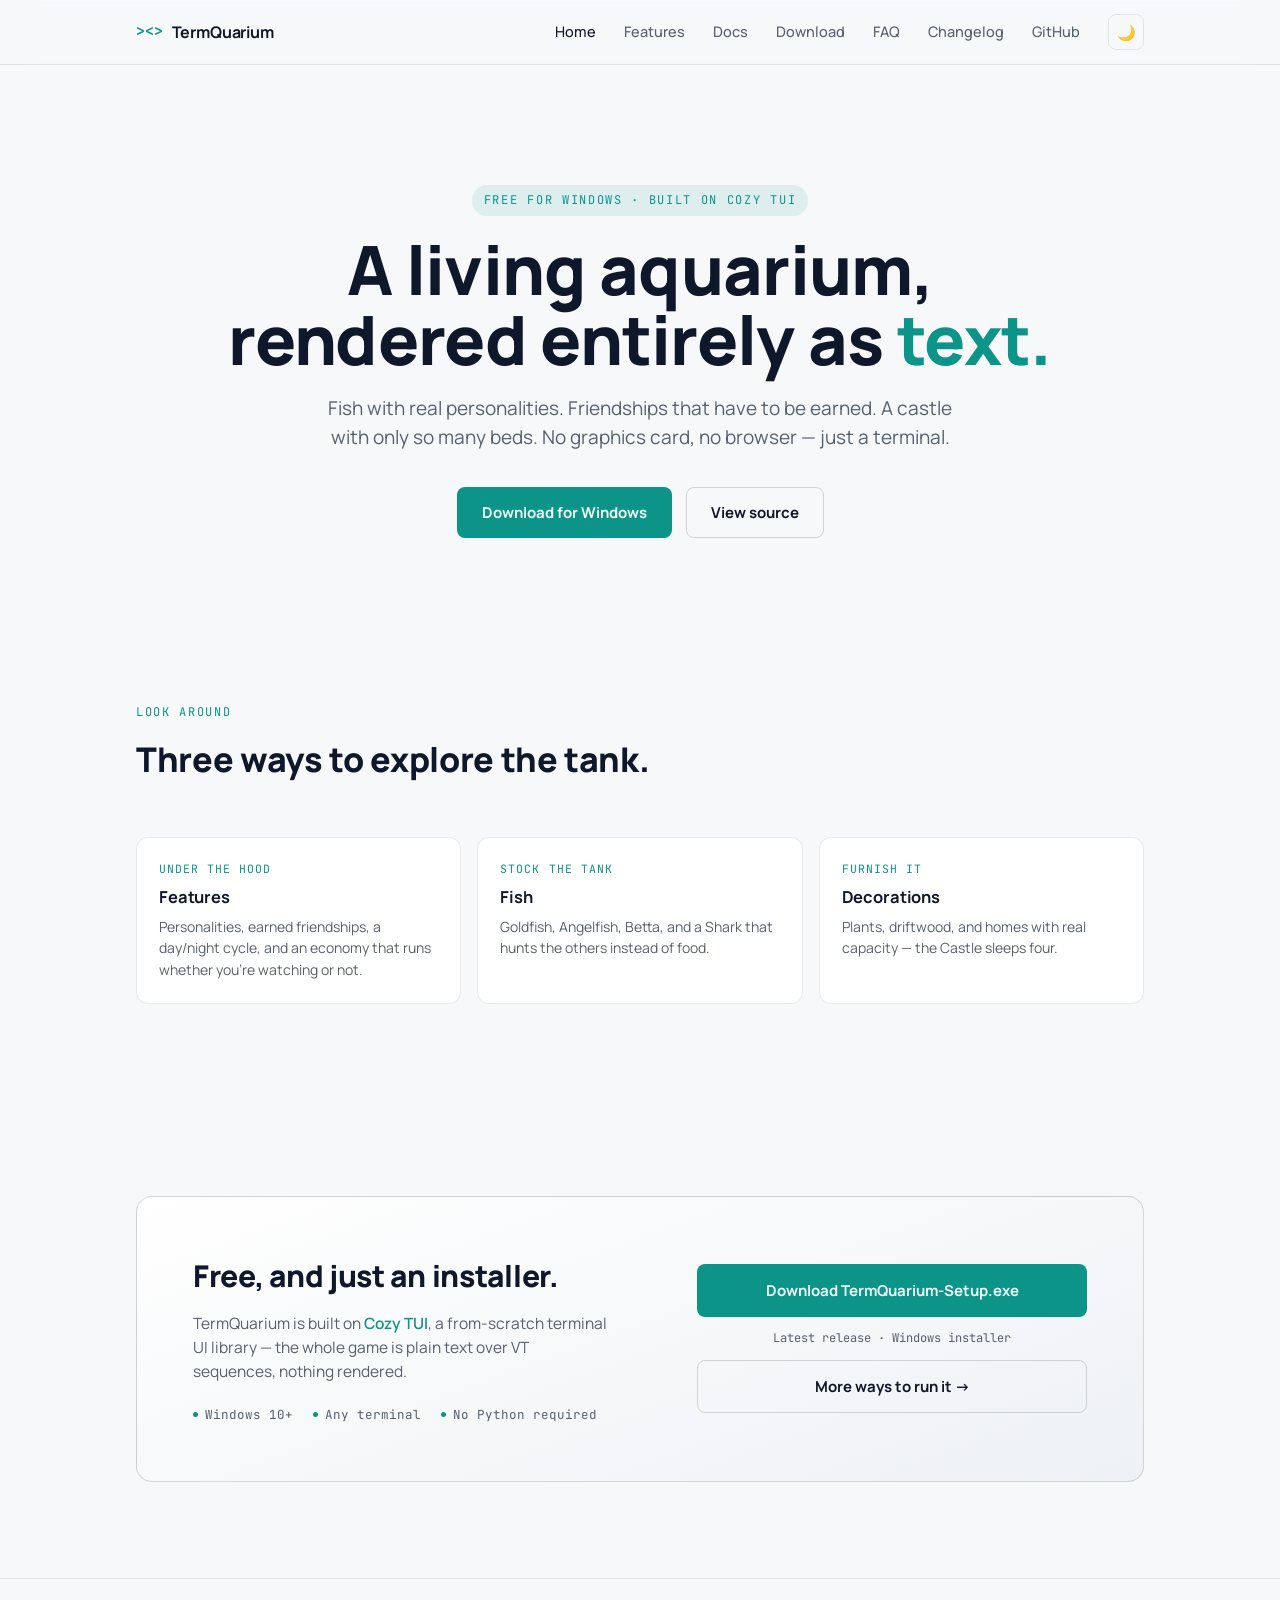
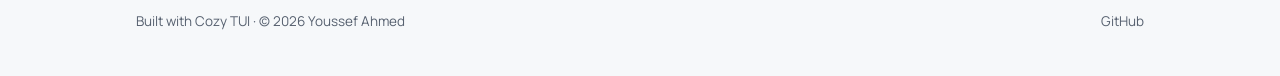
==== website/index.html @ e06c170f "Add website" ====
<!doctype html>
<html lang="en">
<head>
<meta charset="utf-8" />
<meta name="viewport" content="width=device-width, initial-scale=1" />
<title>TermQuarium — a living aquarium in your terminal</title>
<meta name="description" content="TermQuarium is a terminal aquarium simulator built on Cozy TUI. Fish grow personalities, earn friendships, and sleep inside the castle while you're away. Free for Windows." />
<link rel="icon" href="data:image/svg+xml,%3Csvg xmlns='http://www.w3.org/2000/svg' viewBox='0 0 100 100'%3E%3Ctext y='.9em' font-size='90'%3E%F0%9F%90%A0%3C/text%3E%3C/svg%3E" />
<link rel="preconnect" href="https://fonts.googleapis.com" />
<link rel="preconnect" href="https://fonts.gstatic.com" crossorigin />
<link href="https://fonts.googleapis.com/css2?family=Manrope:wght@400;500;600;700;800&family=JetBrains+Mono:wght@400;500;600&display=swap" rel="stylesheet" />
<link rel="stylesheet" href="styles.css" />
</head>
<body>

  <nav class="nav">
    <div class="wrap">
      <a class="logo" href="index.html"><span class="glyph">&gt;&lt;&gt;</span>TermQuarium</a>
      <div class="nav-right">
        <div class="nav-links" id="navLinks">
          <a class="link" href="index.html" aria-current="page">Home</a>
          <a class="link" href="features.html">Features</a>
          <a class="link" href="documentation/index.html">Docs</a>
          <a class="link" href="download.html">Download</a>
          <a class="link" href="faq.html">FAQ</a>
          <a class="link" href="changelog.html">Changelog</a>
          <a class="link" href="https://github.com/youssefahmed2017/TermQuarium" target="_blank">GitHub</a>
        </div>
        <div class="nav-actions">
          <button class="icon-btn" id="themeToggle" aria-label="Toggle day/night theme" title="Toggle day/night theme">🌙</button>
          <button class="icon-btn nav-toggle" id="navToggle" aria-label="Open menu" aria-expanded="false" aria-controls="navLinks">☰</button>
        </div>
      </div>
    </div>
  </nav>

  <header class="hero">
    <div class="wrap">
      <span class="eyebrow">Free for Windows · built on Cozy TUI</span>
      <h1>A living aquarium,<br />rendered entirely as <span class="accent-text">text.</span></h1>
      <p class="lede">Fish with real personalities. Friendships that have to be earned. A castle with only so many beds. No graphics card, no browser — just a terminal.</p>
      <div class="cta-row">
        <a class="btn btn-primary" href="download.html">Download for Windows</a>
        <a class="btn btn-ghost" href="https://github.com/youssefahmed2017/TermQuarium" target="_blank">View source</a>
      </div>
    </div>
  </header>

  <main>

    <section class="tight">
      <div class="wrap">
        <div class="section-head">
          <span class="eyebrow mono" style="background:none;padding:0;display:inline">Look around</span>
          <h2>Three ways to explore the tank.</h2>
        </div>
        <div class="teaser-grid">
          <a class="teaser-card" href="features.html">
            <span class="tag">Under the hood</span>
            <h3>Features</h3>
            <p>Personalities, earned friendships, a day/night cycle, and an economy that runs whether you're watching or not.</p>
          </a>
          <a class="teaser-card" href="documentation/fish.html">
            <span class="tag">Stock the tank</span>
            <h3>Fish</h3>
            <p>Goldfish, Angelfish, Betta, and a Shark that hunts the others instead of food.</p>
          </a>
          <a class="teaser-card" href="documentation/decorations.html">
            <span class="tag">Furnish it</span>
            <h3>Decorations</h3>
            <p>Plants, driftwood, and homes with real capacity — the Castle sleeps four.</p>
          </a>
        </div>
      </div>
    </section>

    <section id="download">
      <div class="wrap">
        <div class="download">
          <div>
            <h2>Free, and just an installer.</h2>
            <p>TermQuarium is built on <a target="_blank" href="https://github.com/youssefahmed2017/cozy_tui" style="color:var(--accent);text-decoration:none;font-weight:600">Cozy TUI</a>, a from-scratch terminal UI library — the whole game is plain text over VT sequences, nothing rendered.</p>
            <div class="req-row">
              <span>Windows 10+</span>
              <span>Any terminal</span>
              <span>No Python required</span>
            </div>
          </div>
          <div class="download-actions">
            <a class="btn btn-primary" target="_blank" href="https://github.com/youssefahmed2017/TermQuarium/releases/download/latest/TermQuarium-Setup.exe">Download TermQuarium-Setup.exe</a>
            <span class="filesize">Latest release · Windows installer</span>
            <a class="btn btn-ghost" href="download.html">More ways to run it →</a>
          </div>
        </div>
      </div>
    </section>

  </main>

  <footer>
    <div class="wrap">
      <span>Built with <a href="https://github.com/youssefahmed2017/cozy_tui" target="_blank">Cozy TUI</a> · © 2026 Youssef Ahmed</span>
      <span><a href="https://github.com/youssefahmed2017/TermQuarium">GitHub</a></span>
    </div>
  </footer>

<script src="script.js"></script>
</body>
</html>
---- website/styles.css ----
:root {
  --bg: #0a0e14;
  --surface: #11161f;
  --surface-2: #171d29;
  --border: rgba(148, 163, 184, 0.13);
  --border-strong: rgba(148, 163, 184, 0.24);
  --ink: #eef2f6;
  --ink-muted: #7c8798;
  --accent: #2dd4bf;
  --accent-ink: #04211d;
  --accent-soft: rgba(45, 212, 191, 0.14);
  --amber: #f5a623;
  --glow: rgba(45, 212, 191, 0.22);
}
@media (prefers-color-scheme: light) {
  :root {
    --bg: #f6f8fa;
    --surface: #ffffff;
    --surface-2: #eef1f5;
    --border: rgba(15, 23, 42, 0.09);
    --border-strong: rgba(15, 23, 42, 0.16);
    --ink: #0f172a;
    --ink-muted: #56606f;
    --accent: #0d9488;
    --accent-ink: #f0fdfa;
    --accent-soft: rgba(13, 148, 136, 0.1);
    --glow: rgba(13, 148, 136, 0.16);
  }
}
:root[data-theme="dark"] {
  --bg: #0a0e14; --surface: #11161f; --surface-2: #171d29;
  --border: rgba(148, 163, 184, 0.13); --border-strong: rgba(148, 163, 184, 0.24);
  --ink: #eef2f6; --ink-muted: #7c8798;
  --accent: #2dd4bf; --accent-ink: #04211d; --accent-soft: rgba(45, 212, 191, 0.14);
  --glow: rgba(45, 212, 191, 0.22);
}
:root[data-theme="light"] {
  --bg: #f6f8fa; --surface: #ffffff; --surface-2: #eef1f5;
  --border: rgba(15, 23, 42, 0.09); --border-strong: rgba(15, 23, 42, 0.16);
  --ink: #0f172a; --ink-muted: #56606f;
  --accent: #0d9488; --accent-ink: #f0fdfa; --accent-soft: rgba(13, 148, 136, 0.1);
  --glow: rgba(13, 148, 136, 0.16);
}

* { box-sizing: border-box; }
html { color-scheme: dark light; scroll-behavior: smooth; }
body {
  margin: 0;
  background: var(--bg);
  color: var(--ink);
  font-family: "Manrope", system-ui, sans-serif;
  font-size: 16px;
  line-height: 1.55;
  -webkit-font-smoothing: antialiased;
  transition: background 0.25s ease, color 0.25s ease;
  overflow-x: hidden;
}
.mono { font-family: "JetBrains Mono", ui-monospace, Menlo, Consolas, monospace; }
h1, h2, h3 { text-wrap: balance; margin: 0; letter-spacing: -0.01em; }
p { margin: 0; }
a { color: inherit; }
::selection { background: var(--accent); color: var(--accent-ink); }
:focus-visible { outline: 2px solid var(--accent); outline-offset: 3px; border-radius: 2px; }

.wrap { max-width: 1120px; margin: 0 auto; padding: 0 clamp(20px, 5vw, 56px); }

/* ---------------------------- nav ---------------------------- */
.nav {
  position: sticky; top: 0; z-index: 20;
  background: color-mix(in srgb, var(--bg) 82%, transparent);
  backdrop-filter: blur(14px);
  border-bottom: 1px solid var(--border);
}
.nav .wrap { display: flex; align-items: center; justify-content: space-between; height: 64px; position: relative; }
.logo { display: flex; align-items: center; gap: 9px; font-weight: 700; font-size: 16px; letter-spacing: -0.01em; text-decoration: none; color: var(--ink); }
.logo .glyph { font-family: "JetBrains Mono", monospace; color: var(--accent); font-size: 15px; }
.nav-right { display: flex; align-items: center; gap: clamp(16px, 2.6vw, 28px); }
.nav-links { display: flex; align-items: center; gap: clamp(16px, 2.6vw, 28px); font-size: 14.5px; }
.nav-links a.link { text-decoration: none; color: var(--ink-muted); font-weight: 500; white-space: nowrap; }
.nav-links a.link:hover, .nav-links a.link[aria-current="page"] { color: var(--ink); }
.nav-actions { display: flex; align-items: center; gap: 10px; flex: none; }
.icon-btn {
  font-family: inherit; background: none; border: 1px solid var(--border);
  color: var(--ink); border-radius: 8px; width: 36px; height: 36px;
  display: grid; place-items: center; cursor: pointer; font-size: 15px; flex: none;
}
.icon-btn:hover { border-color: var(--border-strong); }
.nav-toggle { display: none; font-size: 17px; }
.btn {
  font-family: "Manrope", sans-serif; font-weight: 700; font-size: 14.5px;
  text-decoration: none; padding: 10px 18px; border-radius: 8px;
  display: inline-flex; align-items: center; gap: 8px; border: 1px solid transparent;
  transition: transform 0.15s ease, filter 0.15s ease, border-color 0.15s ease;
}
.btn-primary { background: var(--accent); color: var(--accent-ink); }
.btn-primary:hover { filter: brightness(1.08); transform: translateY(-1px); }
.btn-ghost { border-color: var(--border-strong); color: var(--ink); }
.btn-ghost:hover { border-color: var(--accent); color: var(--accent); }

/* ---------------------------- hero ---------------------------- */
.hero { padding: clamp(64px, 10vw, 120px) 0 clamp(48px, 7vw, 84px); text-align: center; }
.hero.page-hero { padding: clamp(44px, 6vw, 68px) 0 clamp(28px, 4vw, 40px); }
.eyebrow {
  font-family: "JetBrains Mono", monospace; text-transform: uppercase; letter-spacing: 0.14em;
  font-size: 12px; color: var(--accent); margin-bottom: 18px; display: inline-flex;
  align-items: center; gap: 8px; background: var(--accent-soft); padding: 6px 12px; border-radius: 999px;
}
.hero h1 {
  font-size: clamp(38px, 6.4vw, 68px); font-weight: 800; line-height: 1.03;
  max-width: 18ch; margin: 0 auto 20px;
}
.hero.page-hero h1 { font-size: clamp(30px, 4.4vw, 46px); max-width: 22ch; margin-bottom: 14px; }
.hero h1 .accent-text { color: var(--accent); }
.hero p.lede { font-size: clamp(16px, 2vw, 19px); color: var(--ink-muted); max-width: 52ch; margin: 0 auto 34px; }
.hero.page-hero p.lede { margin-bottom: 0; }
.cta-row { display: flex; flex-wrap: wrap; gap: 14px; justify-content: center; margin-bottom: clamp(48px, 8vw, 76px); }
.cta-row .btn { padding: 13px 24px; font-size: 15px; }

/* ---- terminal-chrome panel, reused for code/shell snippets ---- */
.plate-frame {
  position: relative;
  background: var(--surface);
  border: 1px solid var(--border-strong);
  border-radius: 14px;
  box-shadow: 0 40px 80px -30px rgba(0, 0, 0, 0.55);
  overflow: hidden;
  text-align: left;
  max-width: 860px;
  margin: 0 auto;
}
.plate-titlebar {
  display: flex; align-items: center; gap: 10px; padding: 11px 18px;
  border-bottom: 1px solid var(--border); background: var(--surface-2);
}
.plate-titlebar .tab {
  font-family: "JetBrains Mono", monospace; font-size: 12px; color: var(--ink-muted);
  display: flex; align-items: center; gap: 7px;
}
.plate-titlebar .tab .led { width: 6px; height: 6px; border-radius: 50%; background: var(--accent); box-shadow: 0 0 6px var(--glow); }
.plate-titlebar .status { margin-left: auto; font-family: "JetBrains Mono", monospace; font-size: 11.5px; color: var(--ink-muted); }
.tank {
  font-family: "JetBrains Mono", monospace; font-size: 13px; line-height: 1.55;
  padding: 20px 22px 22px; color: #b9c4d6; overflow-x: auto; white-space: pre;
  position: relative; min-height: 240px;
}
.plant { color: #57a869; }
.rock { color: #6b7385; }
.castle-roof { color: #d3a24a; }
.goldfish { color: #ecc24c; }
.angelfish { color: var(--accent); }
.betta { color: #e2685f; }

/* ---------------------------- sections ---------------------------- */
section { padding: clamp(56px, 8vw, 96px) 0; }
section.tight { padding-top: 0; }
.section-head { max-width: 56ch; margin-bottom: clamp(32px, 5vw, 52px); }
.section-head .eyebrow { background: none; padding: 0; }
.section-head h2 { font-size: clamp(26px, 3.2vw, 34px); font-weight: 800; margin-top: 10px; }
.section-head p { color: var(--ink-muted); margin-top: 10px; font-size: 15.5px; }

/* ---- feature rows ---- */
.feature-list { display: grid; gap: 0; }
.feature {
  display: grid; grid-template-columns: 160px 1fr; gap: 28px;
  padding: 26px 0; border-top: 1px solid var(--border);
}
.feature:last-child { border-bottom: 1px solid var(--border); }
.feature .tag {
  font-family: "JetBrains Mono", monospace; font-size: 12px; text-transform: uppercase;
  letter-spacing: 0.09em; color: var(--accent); padding-top: 4px;
}
.feature h3 { font-size: 18.5px; font-weight: 700; margin-bottom: 7px; }
.feature p { color: var(--ink-muted); font-size: 15px; max-width: 60ch; }

/* ---- card grid (species / decorations) ---- */
.card-grid { display: grid; grid-template-columns: repeat(auto-fit, minmax(210px, 1fr)); gap: 1px; background: var(--border); border: 1px solid var(--border); border-radius: 12px; overflow: hidden; }
.card-grid .card { background: var(--surface); padding: 26px 22px; display: flex; flex-direction: column; gap: 8px; }
.card-grid .card .glyph { font-family: "JetBrains Mono", monospace; font-size: 24px; }
.card-grid .card h3 { font-size: 17px; font-weight: 700; }
.card-grid .card p { font-size: 14px; color: var(--ink-muted); }
.card-grid .card .price { font-family: "JetBrains Mono", monospace; font-size: 12px; color: var(--ink-muted); margin-top: auto; padding-top: 8px; }

.note-card {
  border: 1px dashed var(--border-strong); border-radius: 12px; padding: 18px 22px;
  color: var(--ink-muted); font-size: 14.5px; margin-top: 28px;
}
.note-card b { color: var(--ink); }

/* ---- home teaser grid ---- */
.teaser-grid { display: grid; grid-template-columns: repeat(auto-fit, minmax(220px, 1fr)); gap: 16px; }
.teaser-card {
  background: var(--surface); border: 1px solid var(--border); border-radius: 12px;
  padding: 22px; text-decoration: none; color: var(--ink);
  transition: border-color 0.15s ease, transform 0.15s ease;
  display: flex; flex-direction: column; gap: 6px;
}
.teaser-card:hover { border-color: var(--border-strong); transform: translateY(-2px); }
.teaser-card .tag { font-family: "JetBrains Mono", monospace; font-size: 11.5px; text-transform: uppercase; letter-spacing: 0.09em; color: var(--accent); }
.teaser-card h3 { font-size: 16.5px; font-weight: 700; }
.teaser-card p { font-size: 14px; color: var(--ink-muted); }


/* ---- documentation shell (sidebar + content) ---- */
.docs-shell { display: grid; grid-template-columns: 200px 1fr; gap: clamp(28px, 5vw, 56px); align-items: start; }
.docs-sidebar { position: sticky; top: 84px; display: flex; flex-direction: column; gap: 2px; }
.docs-sidebar .kicker { font-family: "JetBrains Mono", monospace; font-size: 11px; text-transform: uppercase; letter-spacing: 0.09em; color: var(--ink-muted); margin-bottom: 8px; }
.docs-sidebar a { text-decoration: none; color: var(--ink-muted); font-size: 14.5px; padding: 7px 10px; border-radius: 7px; }
.docs-sidebar a:hover { color: var(--ink); background: var(--surface); }
.docs-sidebar a[aria-current="page"] { color: var(--ink); background: var(--surface-2); font-weight: 600; }
.docs-content h2 { font-size: clamp(22px, 2.6vw, 27px); font-weight: 800; margin: 36px 0 12px; }
.docs-content h2:first-child { margin-top: 0; }
.docs-content p { color: var(--ink-muted); font-size: 15.5px; margin-bottom: 12px; max-width: 68ch; }
.docs-content ul, .docs-content ol { color: var(--ink-muted); font-size: 15px; max-width: 68ch; padding-left: 20px; margin-bottom: 12px; }
.docs-content li { margin-bottom: 6px; }
.docs-content table { border-collapse: collapse; width: 100%; margin: 8px 0 20px; font-size: 14.5px; }
.docs-content th, .docs-content td { text-align: left; padding: 9px 14px; border-bottom: 1px solid var(--border); }
.docs-content th { color: var(--ink-muted); font-weight: 600; font-family: "JetBrains Mono", monospace; font-size: 12px; text-transform: uppercase; letter-spacing: 0.06em; }
.docs-content kbd { font-family: "JetBrains Mono", monospace; font-size: 12.5px; background: var(--surface-2); border: 1px solid var(--border-strong); border-radius: 5px; padding: 2px 7px; color: var(--ink); }
.docs-table-wrap { overflow-x: auto; }
@media (max-width: 760px) {
  .docs-shell { grid-template-columns: 1fr; }
  .docs-sidebar { position: static; flex-direction: row; flex-wrap: wrap; }
}

/* ---- FAQ ---- */
.faq-list { display: grid; gap: 1px; background: var(--border); border: 1px solid var(--border); border-radius: 12px; overflow: hidden; }
.faq-item { background: var(--surface); padding: 20px 24px; }
.faq-item h3 { font-size: 15.5px; font-weight: 700; margin-bottom: 6px; }
.faq-item p { font-size: 14.5px; color: var(--ink-muted); }

/* ---- Changelog ---- */
.changelog-entry { border-top: 1px solid var(--border); padding: 28px 0; }
.changelog-entry:last-child { border-bottom: 1px solid var(--border); }
.changelog-head { display: flex; align-items: baseline; gap: 12px; margin-bottom: 14px; flex-wrap: wrap; }
.changelog-version { font-family: "JetBrains Mono", monospace; font-weight: 600; font-size: 15px; }
.changelog-date { font-size: 13px; color: var(--ink-muted); }
.changelog-group { margin-bottom: 12px; }
.changelog-group:last-child { margin-bottom: 0; }
.changelog-group .kind { font-family: "JetBrains Mono", monospace; font-size: 11.5px; text-transform: uppercase; letter-spacing: 0.09em; color: var(--accent); margin-bottom: 6px; display: block; }
.changelog-group ul { margin: 0; padding-left: 18px; color: var(--ink-muted); font-size: 14.5px; }
.changelog-group li { margin-bottom: 4px; }

/* ---- download ---- */
.download {
  background: linear-gradient(160deg, var(--surface), var(--surface-2));
  border: 1px solid var(--border-strong); border-radius: 16px;
  padding: clamp(36px, 5vw, 56px); display: grid; grid-template-columns: 1.2fr 1fr; gap: 36px; align-items: center;
}
.download h2 { font-size: clamp(24px, 3vw, 30px); font-weight: 800; margin-bottom: 12px; }
.download p { color: var(--ink-muted); font-size: 15.5px; max-width: 46ch; }
.req-row { display: flex; flex-wrap: wrap; gap: 10px 20px; margin-top: 22px; font-family: "JetBrains Mono", monospace; font-size: 12.5px; color: var(--ink-muted); }
.req-row span { display: flex; align-items: center; gap: 7px; }
.req-row span::before { content: ""; width: 5px; height: 5px; border-radius: 50%; background: var(--accent); }
.download-actions { display: flex; flex-direction: column; gap: 12px; }
.download-actions .btn { justify-content: center; padding: 14px 22px; font-size: 15px; }
.filesize { font-size: 12px; color: var(--ink-muted); text-align: center; font-family: "JetBrains Mono", monospace; }

footer { border-top: 1px solid var(--border); padding: 32px 0 44px; }
footer .wrap { display: flex; flex-wrap: wrap; gap: 16px; align-items: center; justify-content: space-between; font-size: 13.5px; color: var(--ink-muted); }
footer a { color: var(--ink-muted); text-decoration: none; }
footer a:hover { color: var(--accent); }

@media (max-width: 760px) {
  .download { grid-template-columns: 1fr; }
  .vignette-section .wrap { grid-template-columns: 1fr; }
  .feature { grid-template-columns: 1fr; gap: 6px; }

  .nav-toggle { display: grid; }
  .nav-links { display: none; }
  .nav.is-open .nav-links {
    display: flex; flex-direction: column; align-items: stretch; gap: 2px;
    position: absolute; top: 64px; left: 0; right: 0;
    background: var(--surface); border-bottom: 1px solid var(--border);
    padding: 8px 20px 18px;
    box-shadow: 0 24px 40px -24px rgba(0, 0, 0, 0.45);
  }
  .nav.is-open .nav-links .link { display: block; padding: 10px 2px; }
}
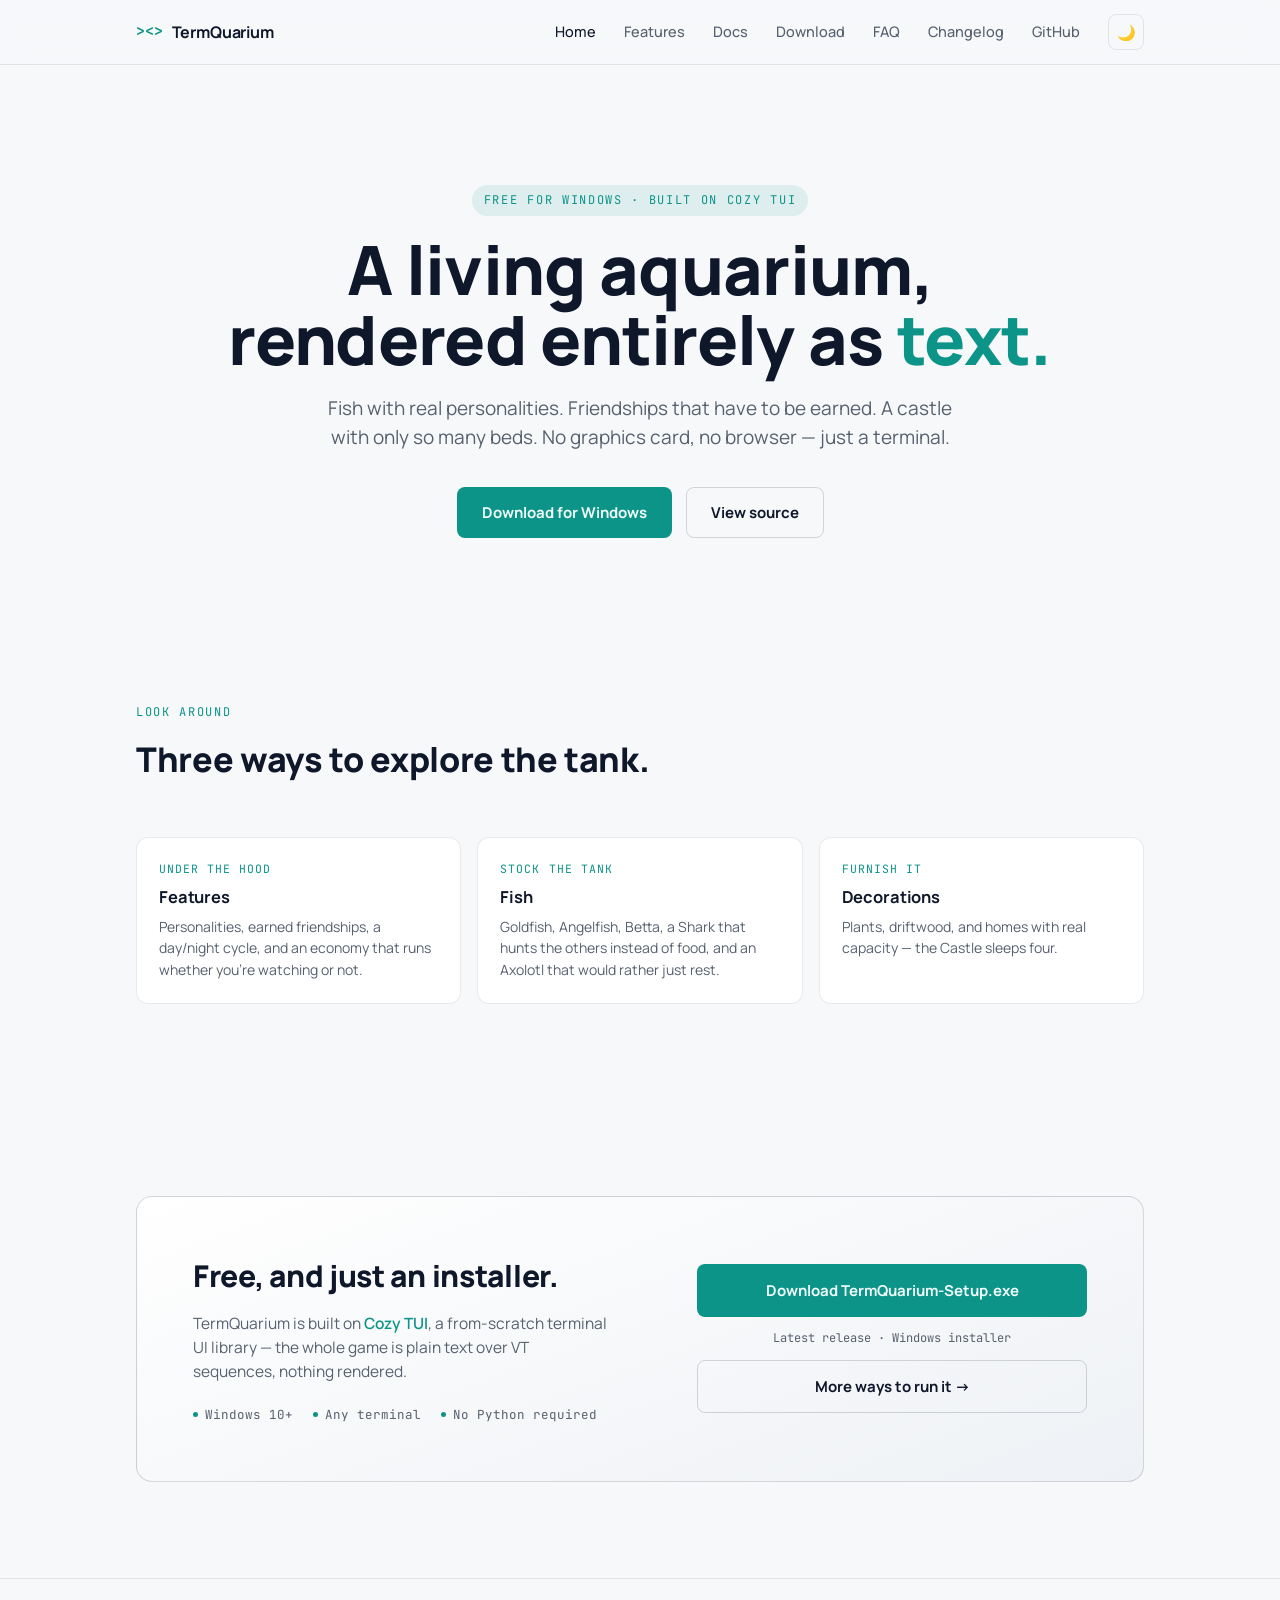
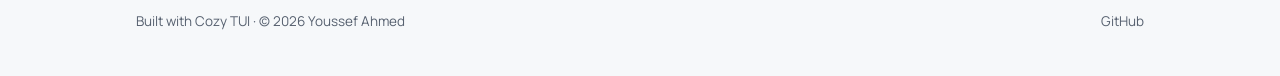
==== commit 12a451d3: "Add Axolotl and New food types" ====
--- a/website/index.html
+++ b/website/index.html
@@ -63,7 +63,7 @@
           <a class="teaser-card" href="documentation/fish.html">
             <span class="tag">Stock the tank</span>
             <h3>Fish</h3>
-            <p>Goldfish, Angelfish, Betta, and a Shark that hunts the others instead of food.</p>
+            <p>Goldfish, Angelfish, Betta, a Shark that hunts the others instead of food, and an Axolotl that would rather just rest.</p>
           </a>
           <a class="teaser-card" href="documentation/decorations.html">
             <span class="tag">Furnish it</span>
@@ -87,7 +87,7 @@
             </div>
           </div>
           <div class="download-actions">
-            <a class="btn btn-primary" target="_blank" href="https://github.com/youssefahmed2017/TermQuarium/releases/download/latest/TermQuarium-Setup.exe">Download TermQuarium-Setup.exe</a>
+            <a class="btn btn-primary" target="_blank" href="https://github.com/youssefahmed2017/TermQuarium/releases/latest/download/TermQuarium-Setup.exe">Download TermQuarium-Setup.exe</a>
             <span class="filesize">Latest release · Windows installer</span>
             <a class="btn btn-ghost" href="download.html">More ways to run it →</a>
           </div>
--- a/website/styles.css
+++ b/website/styles.css
@@ -239,6 +239,12 @@
 .changelog-group .kind { font-family: "JetBrains Mono", monospace; font-size: 11.5px; text-transform: uppercase; letter-spacing: 0.09em; color: var(--accent); margin-bottom: 6px; display: block; }
 .changelog-group ul { margin: 0; padding-left: 18px; color: var(--ink-muted); font-size: 14.5px; }
 .changelog-group li { margin-bottom: 4px; }
+.changelog-badge {
+  font-family: "JetBrains Mono", monospace; font-size: 10.5px; text-transform: uppercase;
+  letter-spacing: 0.08em; color: var(--ink-muted); background: var(--surface-2);
+  border: 1px dashed var(--border-strong); border-radius: 999px; padding: 3px 10px;
+}
+.changelog-entry.is-planned .changelog-group .kind { color: var(--ink-muted); }
 
 /* ---- download ---- */
 .download {
